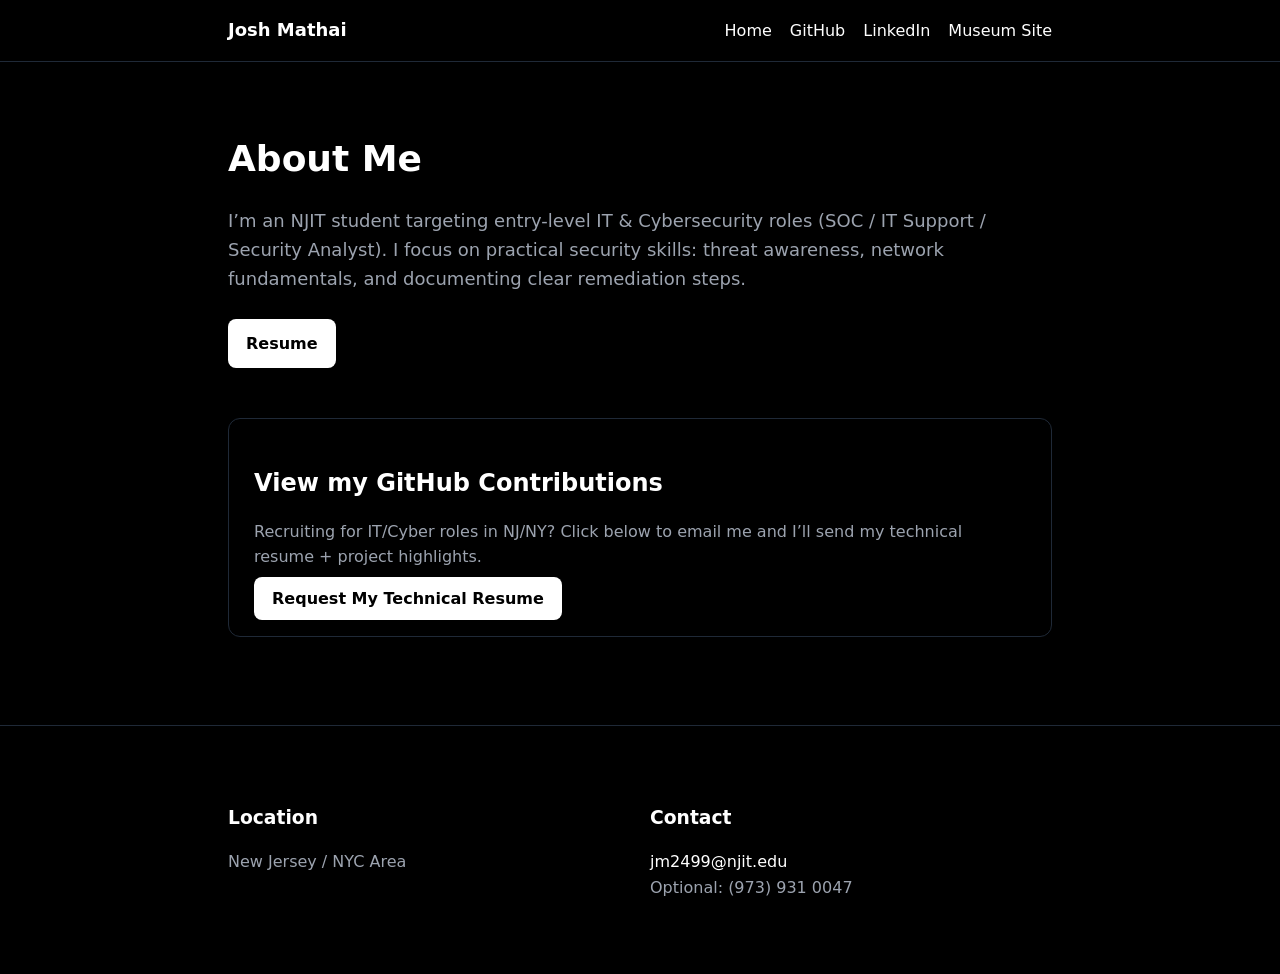
==== index.html @ f2fdef51 "added my museum site:" ====
<!DOCTYPE html>
<html lang="en">
<head>
  <meta charset="UTF-8" />
  <meta name="viewport" content="width=device-width, initial-scale=1" />
  <title>Josh Mathai</title>
  <meta name="description" content="NJIT IT & Cybersecurity candidate. Security labs, projects, and resume." />
  <link rel="stylesheet" href="style.css" />
</head>
<body>
  <header class="site-header">
    <div class="nav">
      <a class="brand" href="index.html">Josh Mathai</a>
      <nav class="nav-links">
  <a class="active" href="index.html">Home</a>
  <a href="https://github.com/JoshMathai" target="_blank">GitHub</a>
  <a href="https://www.linkedin.com/in/joshua-mathai-5aa230370/" target="_blank">LinkedIn</a>
  <a href="file:///Users/joshmathai/Downloads/batman_museum_1.html#art" target="_blank">Museum Site</a>
</nav>

    </div>
  </header>

  <main class="container">
    <h1 class="page-title">About Me</h1>

    <p class="lead">
      I’m an NJIT student targeting entry-level IT & Cybersecurity roles (SOC / IT Support / Security Analyst).
      I focus on practical security skills: threat awareness, network fundamentals, and documenting clear remediation steps.
    </p>

    <div class="actions">
      <!-- Put your resume PDF in the repo as resume.pdf -->
      <a class="btn" href="resume.pdf" target="_blank" rel="noreferrer">Resume</a>
    </div>

    <!-- Strong CTA (required by your assignment) -->
    <section class="cta-card" id="cta">
      <h2>View my GitHub Contributions</h2>
      <p>
        Recruiting for IT/Cyber roles in NJ/NY? Click below to email me and I’ll send my technical resume + project highlights.
      </p>
      <a class="btn" href="mailto:jm2499@njit.edu?subject=Resume%20Request%20-%20Josh%20Mathai">Request My Technical Resume</a>
    </section>
  </main>

  <footer class="site-footer">
    <div class="container footer-grid">
      <div>
        <h3>Location</h3>
        <p>New Jersey / NYC Area</p>
      </div>
      <div>
        <h3>Contact</h3>
        <p>
          <a href="mailto: jm2499@njit.edu">jm2499@njit.edu</a><br />
          <span class="muted">Optional: (973) 931 0047</span>
        </p>
      </div>
    </div>
  </footer>
</body>
</html>
---- style.css ----
:root {
  --bg: #000000;
  --text: #ffffff;
  --muted: #9ca3af;
  --border: #1f2937;
  --btn-bg: #ffffff;
  --btn-text: #000000;
}

* {
  box-sizing: border-box;
}

html, body {
  margin: 0;
  padding: 0;
  background: var(--bg);
  color: var(--text);
  font-family: system-ui, -apple-system, Segoe UI, Roboto, Arial, sans-serif;
  line-height: 1.6;
}

a {
  color: var(--text);
  text-decoration: none;
}

a:hover {
  opacity: 0.8;
}

.container {
  max-width: 860px;
  margin: 0 auto;
  padding: 28px 18px;
}

.site-header {
  border-bottom: 1px solid var(--border);
  background: var(--bg);
}

.nav {
  max-width: 860px;
  margin: 0 auto;
  padding: 16px 18px;
  display: flex;
  justify-content: space-between;
  align-items: center;
}

.brand {
  font-weight: 600;
  font-size: 18px;
}

.nav-links {
  display: flex;
  gap: 18px;
}

.page-title {
  margin: 40px 0 20px;
  font-size: 36px;
}

.lead {
  font-size: 18px;
  color: var(--muted);
  max-width: 70ch;
}

.actions {
  margin-top: 25px;
  display: flex;
  gap: 15px;
  flex-wrap: wrap;
}

/* WHITE BUTTONS */
.btn {
  background: var(--btn-bg);
  color: var(--btn-text);
  padding: 12px 18px;
  border-radius: 8px;
  font-weight: 600;
  border: none;
  transition: 0.2s ease;
}

.btn:hover {
  opacity: 0.85;
  transform: translateY(-2px);
}

.btn-outline {
  background: transparent;
  border: 1px solid white;
  color: white;
}

.cta-card {
  margin-top: 50px;
  padding: 25px;
  border: 1px solid var(--border);
  border-radius: 12px;
}

.cta-card h2 {
  margin-bottom: 10px;
}

.cta-card p {
  color: var(--muted);
}

.site-footer {
  border-top: 1px solid var(--border);
  margin-top: 60px;
  padding: 30px 18px;
}

.footer-grid {
  display: grid;
  grid-template-columns: 1fr 1fr;
  gap: 20px;
}

.site-footer h3 {
  margin-bottom: 5px;
}

.site-footer p {
  color: var(--muted);
}

@media (max-width: 640px) {
  .footer-grid {
    grid-template-columns: 1fr;
  }
}
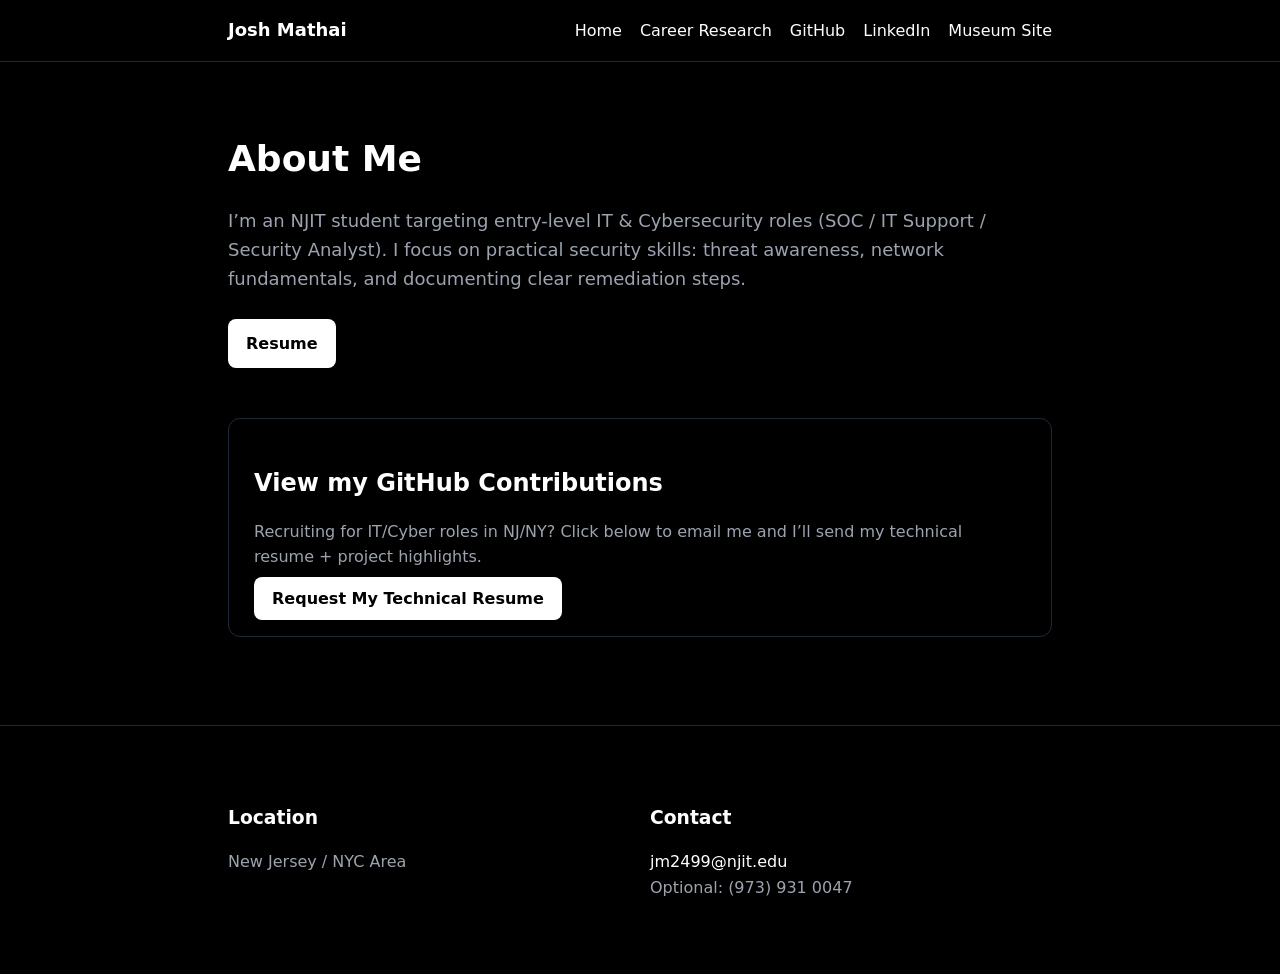
==== commit 156a06ed: "Add career and programming research sites for Plan review" ====
--- a/index.html
+++ b/index.html
@@ -13,9 +13,10 @@
       <a class="brand" href="index.html">Josh Mathai</a>
       <nav class="nav-links">
   <a class="active" href="index.html">Home</a>
+  <a href="research/">Career Research</a>
   <a href="https://github.com/JoshMathai" target="_blank">GitHub</a>
   <a href="https://www.linkedin.com/in/joshua-mathai-5aa230370/" target="_blank">LinkedIn</a>
-  <a href="file:///Users/joshmathai/Downloads/batman_museum_1.html#art" target="_blank">Museum Site</a>
+  <a href="https://joshmathai.github.io/Final-Batman-Museum-Site/" target="_blank">Museum Site</a>
 </nav>
 
     </div>
--- a/style.css
+++ b/style.css
@@ -41,6 +41,8 @@
 }
 
 .nav {
+  flex-wrap: wrap;
+  gap: 18px;
   max-width: 860px;
   margin: 0 auto;
   padding: 16px 18px;
@@ -56,6 +58,7 @@
 
 .nav-links {
   display: flex;
+  flex-wrap: wrap;
   gap: 18px;
 }
 
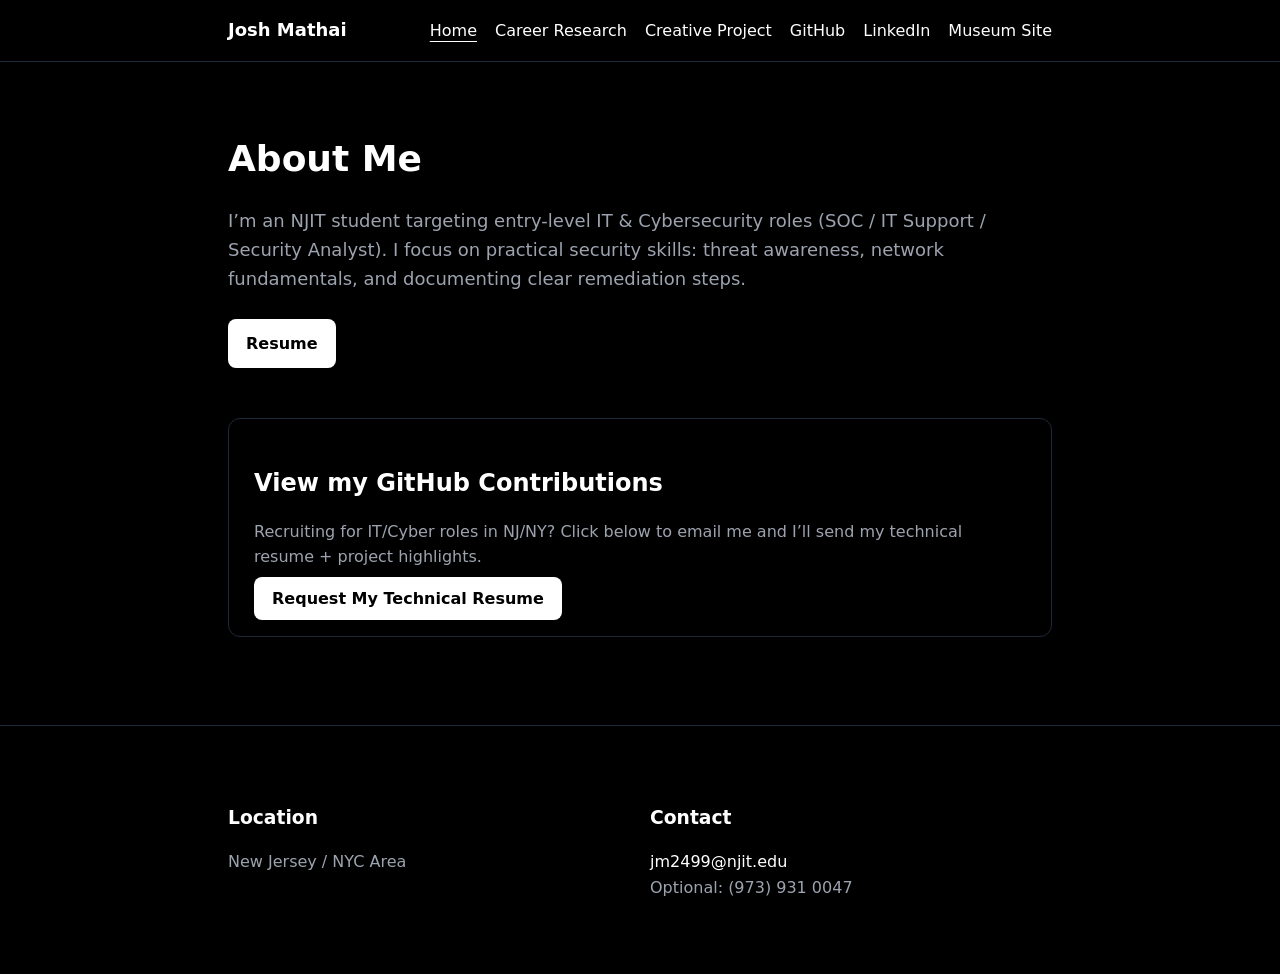
==== commit 047d7659: "Add a separate Creative Project navigation tab for Coin Dash" ====
--- a/index.html
+++ b/index.html
@@ -11,9 +11,10 @@
   <header class="site-header">
     <div class="nav">
       <a class="brand" href="index.html">Josh Mathai</a>
-      <nav class="nav-links">
-  <a class="active" href="index.html">Home</a>
+      <nav class="nav-links" aria-label="Main navigation">
+  <a class="active" href="index.html" aria-current="page">Home</a>
   <a href="research/">Career Research</a>
+  <a href="programming-research/">Creative Project</a>
   <a href="https://github.com/JoshMathai" target="_blank">GitHub</a>
   <a href="https://www.linkedin.com/in/joshua-mathai-5aa230370/" target="_blank">LinkedIn</a>
   <a href="https://joshmathai.github.io/Final-Batman-Museum-Site/" target="_blank">Museum Site</a>
@@ -31,8 +32,7 @@
     </p>
 
     <div class="actions">
-      <!-- Put your resume PDF in the repo as resume.pdf -->
-      <a class="btn" href="resume.pdf" target="_blank" rel="noreferrer">Resume</a>
+      <a class="btn" href="Mathai_Resume.pdf" target="_blank" rel="noreferrer">Resume</a>
     </div>
 
     <!-- Strong CTA (required by your assignment) -->
--- a/style.css
+++ b/style.css
@@ -60,6 +60,16 @@
   display: flex;
   flex-wrap: wrap;
   gap: 18px;
+}
+
+.nav-links a[aria-current="page"] {
+  text-decoration: underline;
+  text-underline-offset: 5px;
+}
+
+.nav-links a:focus-visible {
+  outline: 2px solid white;
+  outline-offset: 5px;
 }
 
 .page-title {
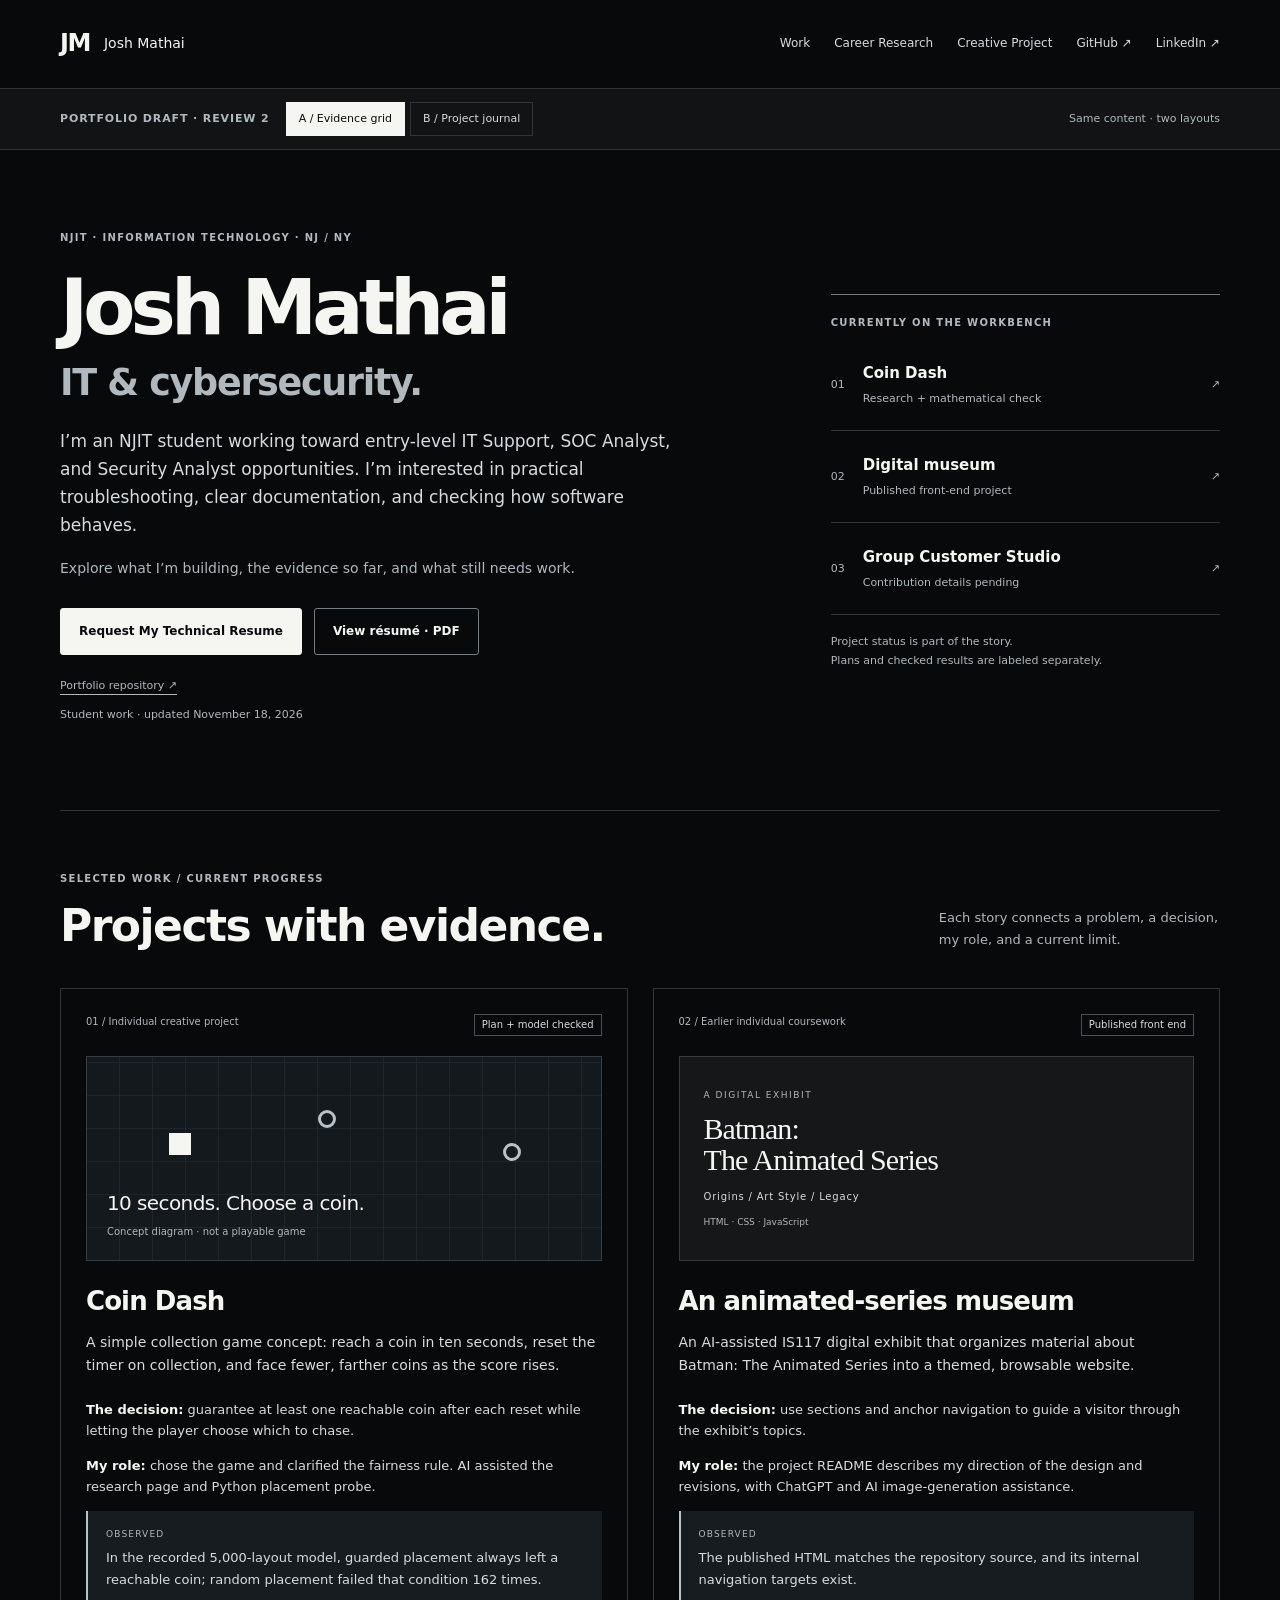
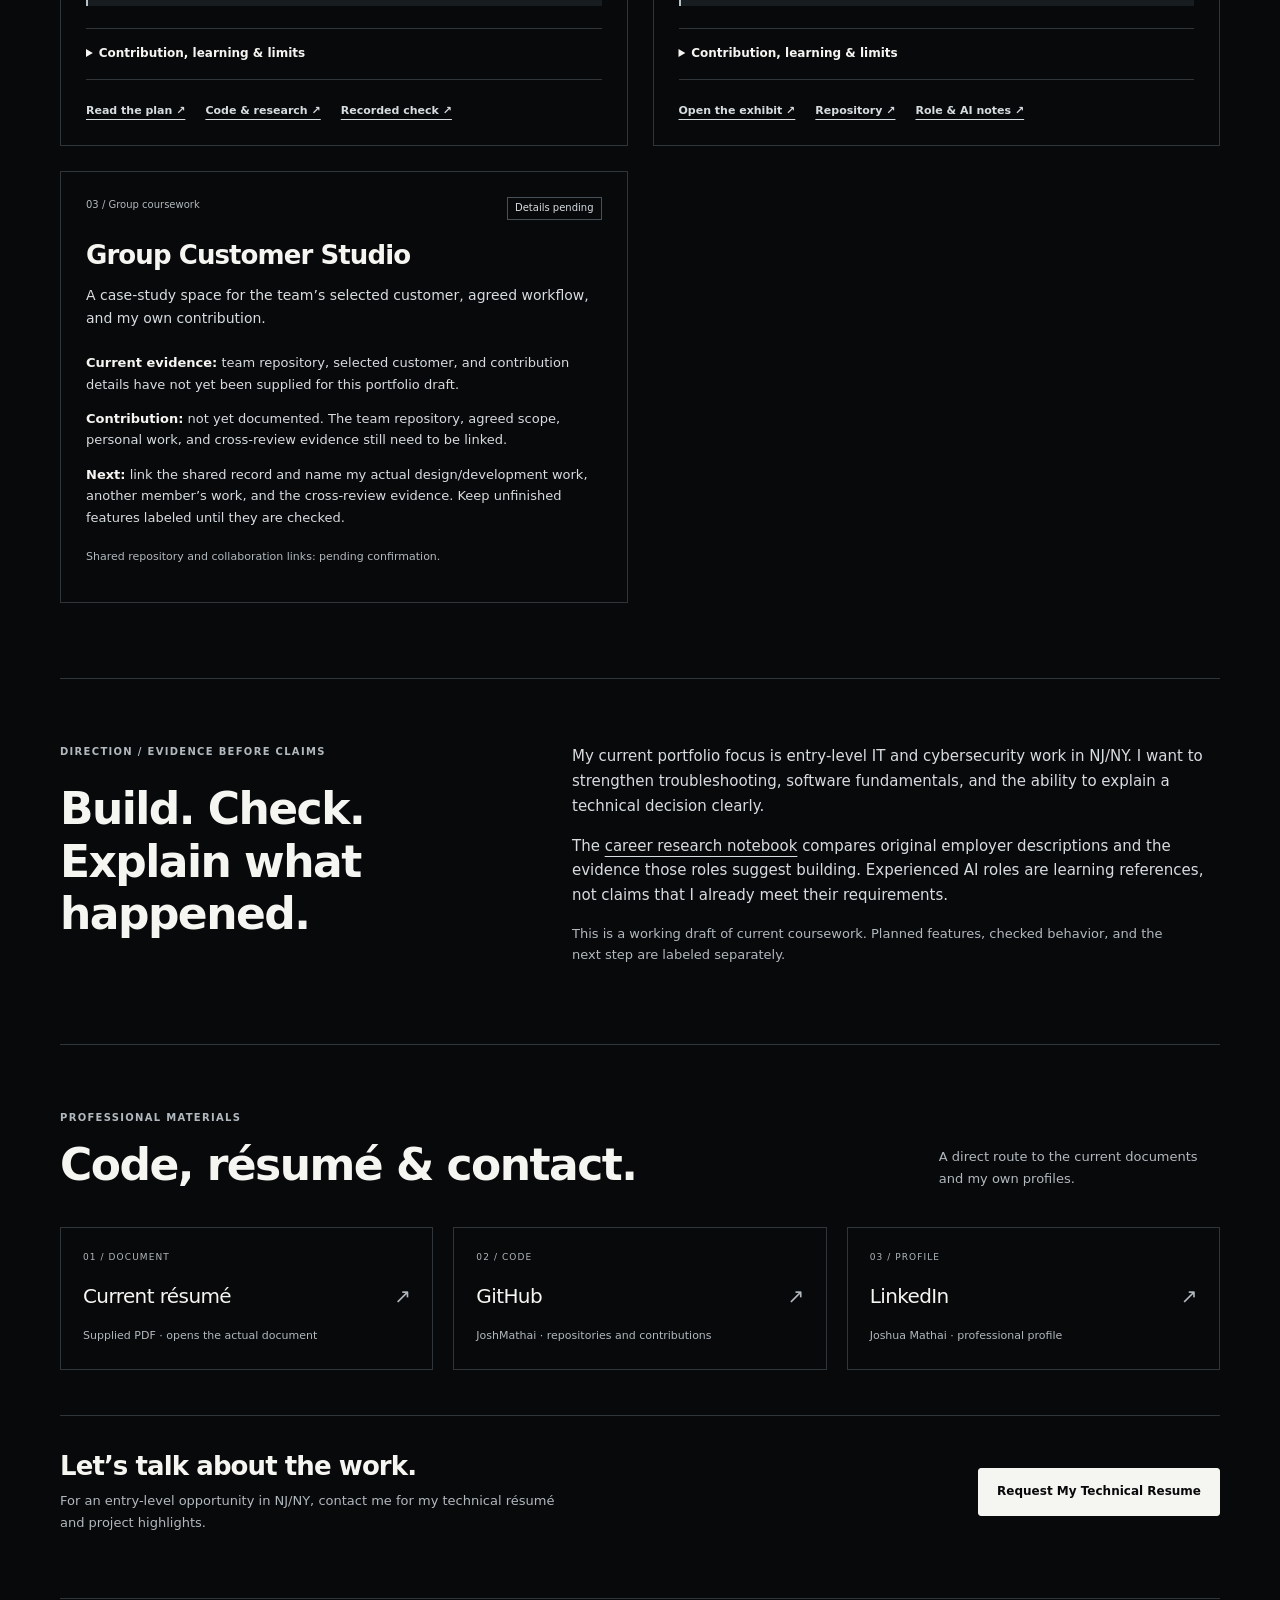
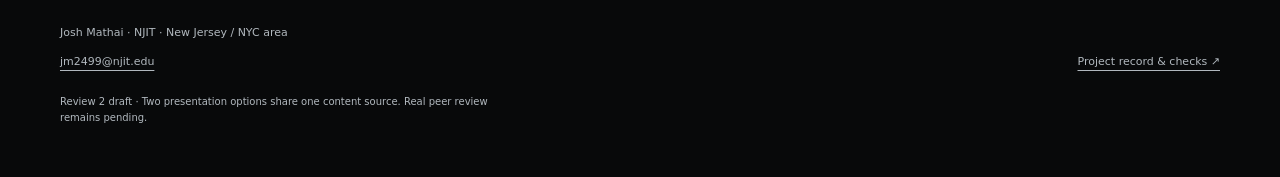
==== commit b9b71c5a: "Build portfolio draft with two shared-content layouts and current case studies" ====
--- a/index.html
+++ b/index.html
@@ -1,64 +1,26 @@
-<!DOCTYPE html>
+<!doctype html>
 <html lang="en">
 <head>
-  <meta charset="UTF-8" />
-  <meta name="viewport" content="width=device-width, initial-scale=1" />
-  <title>Josh Mathai</title>
-  <meta name="description" content="NJIT IT & Cybersecurity candidate. Security labs, projects, and resume." />
-  <link rel="stylesheet" href="style.css" />
+  <meta charset="utf-8">
+  <meta name="viewport" content="width=device-width,initial-scale=1">
+  <title>Josh Mathai — IT & Cybersecurity Portfolio</title>
+  <meta name="description" content="Josh Mathai, NJIT student exploring entry-level IT Specialist, Cybersecurity, SOC Analyst, and IT Support opportunities in NJ/NY. Current projects, evidence, résumé, and contact.">
+  <link rel="stylesheet" href="style.css?v=portfolio-r2-20261118">
 </head>
-<body>
-  <header class="site-header">
-    <div class="nav">
-      <a class="brand" href="index.html">Josh Mathai</a>
-      <nav class="nav-links" aria-label="Main navigation">
-  <a class="active" href="index.html" aria-current="page">Home</a>
-  <a href="research/">Career Research</a>
-  <a href="programming-research/">Creative Project</a>
-  <a href="https://github.com/JoshMathai" target="_blank">GitHub</a>
-  <a href="https://www.linkedin.com/in/joshua-mathai-5aa230370/" target="_blank">LinkedIn</a>
-  <a href="https://joshmathai.github.io/Final-Batman-Museum-Site/" target="_blank">Museum Site</a>
-</nav>
-
-    </div>
-  </header>
-
-  <main class="container">
-    <h1 class="page-title">About Me</h1>
-
-    <p class="lead">
-      I’m an NJIT student targeting entry-level IT & Cybersecurity roles (SOC / IT Support / Security Analyst).
-      I focus on practical security skills: threat awareness, network fundamentals, and documenting clear remediation steps.
-    </p>
-
-    <div class="actions">
-      <a class="btn" href="Mathai_Resume.pdf" target="_blank" rel="noreferrer">Resume</a>
-    </div>
-
-    <!-- Strong CTA (required by your assignment) -->
-    <section class="cta-card" id="cta">
-      <h2>View my GitHub Contributions</h2>
-      <p>
-        Recruiting for IT/Cyber roles in NJ/NY? Click below to email me and I’ll send my technical resume + project highlights.
-      </p>
-      <a class="btn" href="mailto:jm2499@njit.edu?subject=Resume%20Request%20-%20Josh%20Mathai">Request My Technical Resume</a>
-    </section>
-  </main>
-
-  <footer class="site-footer">
-    <div class="container footer-grid">
-      <div>
-        <h3>Location</h3>
-        <p>New Jersey / NYC Area</p>
-      </div>
-      <div>
-        <h3>Contact</h3>
-        <p>
-          <a href="mailto: jm2499@njit.edu">jm2499@njit.edu</a><br />
-          <span class="muted">Optional: (973) 931 0047</span>
-        </p>
-      </div>
-    </div>
-  </footer>
+<body class="layout-evidence">
+<a class="skip-link" href="#main">Skip to main content</a>
+<header class="site-header"><div class="header-inner"><a class="brand" href="index.html" aria-label="Josh Mathai home">JM<span>Josh Mathai</span></a><nav class="site-nav" aria-label="Main navigation"><a href="#work">Work</a><a href="research/">Career Research</a><a href="programming-research/">Creative Project</a><a href="https://github.com/JoshMathai">GitHub ↗</a><a href="https://www.linkedin.com/in/joshua-mathai-5aa230370/">LinkedIn ↗</a></nav></div></header>
+<div class="presentation-bar"><div class="presentation-inner"><span>Portfolio draft · Review 2</span><nav aria-label="Presentation options"><a class="view-option" href="index.html#work" aria-current="page">A / Evidence grid</a><a class="view-option" href="portfolio-story.html#work">B / Project journal</a></nav><span class="same-content">Same content · two layouts</span></div></div>
+<main id="main">
+<section class="hero content-width" aria-labelledby="intro-title"><div class="hero-copy"><p class="eyebrow">NJIT · Information Technology · NJ / NY</p><h1 id="intro-title">Josh Mathai<span>IT & cybersecurity.</span></h1><p class="hero-intro">I’m an NJIT student working toward entry-level IT Support, SOC Analyst, and Security Analyst opportunities. I’m interested in practical troubleshooting, clear documentation, and checking how software behaves.</p><p class="hero-promise">Explore what I’m building, the evidence so far, and what still needs work.</p><div class="hero-actions"><a class="button" href="mailto:jm2499@njit.edu?subject=Technical%20Resume%20Request">Request My Technical Resume</a><a class="button button-outline" href="Mathai_Resume.pdf">View résumé · PDF</a></div><p class="hero-meta"><a href="https://github.com/JoshMathai/The-Career-Engineered-Portfolio">Portfolio repository ↗</a><span>Student work · updated November 18, 2026</span></p></div><aside class="hero-index" aria-label="Current project status"><p class="eyebrow">Currently on the workbench</p><a href="#coin-dash"><span>01</span><div><strong>Coin Dash</strong><small>Research + mathematical check</small></div><span aria-hidden="true">↗</span></a><a href="#museum"><span>02</span><div><strong>Digital museum</strong><small>Published front-end project</small></div><span aria-hidden="true">↗</span></a><a href="#group-project"><span>03</span><div><strong>Group Customer Studio</strong><small>Contribution details pending</small></div><span aria-hidden="true">↗</span></a><p class="index-note">Project status is part of the story.<br>Plans and checked results are labeled separately.</p></aside></section>
+<section class="work-section content-width" id="work" aria-labelledby="work-title"><div class="section-top"><div><p class="eyebrow">Selected work / current progress</p><h2 id="work-title">Projects with evidence.</h2></div><p>Each story connects a problem, a decision, my role, and a current limit.</p></div><div class="case-grid">
+<article class="case-card" id="coin-dash"><div class="case-heading"><div class="case-kicker"><span>01 / Individual creative project</span><span class="status">Plan + model checked</span></div><div class="case-preview coin-preview" aria-hidden="true"><div class="coin-grid"><i class="player-shape"></i><i class="coin-shape coin-one"></i><i class="coin-shape coin-two"></i></div><span>10 seconds. Choose a coin.</span><small>Concept diagram · not a playable game</small></div><h3>Coin Dash</h3><p class="case-summary">A simple collection game concept: reach a coin in ten seconds, reset the timer on collection, and face fewer, farther coins as the score rises.</p></div><div class="case-body"><p><strong>The decision:</strong> guarantee at least one reachable coin after each reset while letting the player choose which to chase.</p><p><strong>My role:</strong> chose the game and clarified the fairness rule. AI assisted the research page and Python placement probe.</p><p class="result"><span>Observed</span>In the recorded 5,000-layout model, guarded placement always left a reachable coin; random placement failed that condition 162 times.</p><details><summary>Contribution, learning & limits</summary><p>The probe checks a flat arena, constant speed, a ten-second timer, and an assumed two-second reaction reserve. Its assertions cover coin counts, positions, fallback cases, and distance boundaries.</p><p><strong>Design takeaway:</strong> write a fairness condition that can be checked before choosing the final tuning.</p><p><strong>Current limit:</strong> a mathematical sample is not a human playtest. The Godot game, Blender assets, accounts, and saved scores are not implemented. Gameplay work is paused until I return to the Windows setup.</p><p><strong>Next:</strong> build a primitive arena, then measure whether a player can judge and reach one of the last two coins.</p></details><div class="project-links"><a href="programming-research/">Read the plan ↗</a><a href="https://github.com/JoshMathai/The-Career-Engineered-Portfolio/tree/main/programming-research">Code & research ↗</a><a href="programming-research/fairness-results.txt">Recorded check ↗</a></div></div></article>
+<article class="case-card" id="museum"><div class="case-heading"><div class="case-kicker"><span>02 / Earlier individual coursework</span><span class="status">Published front end</span></div><div class="case-preview museum-preview" aria-hidden="true"><span class="museum-label">A digital exhibit</span><strong>Batman:<br>The Animated Series</strong><div>Origins / Art Style / Legacy</div><small>HTML · CSS · JavaScript</small></div><h3>An animated-series museum</h3><p class="case-summary">An AI-assisted IS117 digital exhibit that organizes material about Batman: The Animated Series into a themed, browsable website.</p></div><div class="case-body"><p><strong>The decision:</strong> use sections and anchor navigation to guide a visitor through the exhibit’s topics.</p><p><strong>My role:</strong> the project README describes my direction of the design and revisions, with ChatGPT and AI image-generation assistance.</p><p class="result"><span>Observed</span>The published HTML matches the repository source, and its internal navigation targets exist.</p><details><summary>Contribution, learning & limits</summary><p>The current source uses HTML, embedded CSS, and JavaScript for themed sections, responsive rules, and scrolling effects. This case study points to inspectable code rather than attributing a backend to it.</p><p><strong>Learning focus:</strong> connect a visual theme to a readable content hierarchy while documenting AI assistance.</p><p><strong>Current limit:</strong> source/link checks do not establish browser accessibility or verify every historical claim and image’s provenance. A keyboard and reduced-motion review remains to do.</p><p><strong>Next:</strong> try the full exhibit on a phone and keyboard, then document an observed issue and repair.</p></details><div class="project-links"><a href="https://joshmathai.github.io/Final-Batman-Museum-Site/">Open the exhibit ↗</a><a href="https://github.com/JoshMathai/Final-Batman-Museum-Site">Repository ↗</a><a href="https://github.com/JoshMathai/Final-Batman-Museum-Site/blob/main/README.md">Role & AI notes ↗</a></div></div></article>
+<article class="case-card group-card" id="group-project"><div class="case-heading"><div class="case-kicker"><span>03 / Group coursework</span><span class="status status-pending">Details pending</span></div><h3>Group Customer Studio</h3><p class="case-summary">A case-study space for the team’s selected customer, agreed workflow, and my own contribution.</p></div><div class="case-body"><p><strong>Current evidence:</strong> team repository, selected customer, and contribution details have not yet been supplied for this portfolio draft.</p><p><strong>Contribution:</strong> not yet documented. The team repository, agreed scope, personal work, and cross-review evidence still need to be linked.</p><p><strong>Next:</strong> link the shared record and name my actual design/development work, another member’s work, and the cross-review evidence. Keep unfinished features labeled until they are checked.</p><p class="pending-link">Shared repository and collaboration links: pending confirmation.</p></div></article>
+</div></section>
+<section class="about-section content-width" id="direction" aria-labelledby="direction-title"><div><p class="eyebrow">Direction / evidence before claims</p><h2 id="direction-title">Build. Check.<br>Explain what happened.</h2></div><div class="about-copy"><p>My current portfolio focus is entry-level IT and cybersecurity work in NJ/NY. I want to strengthen troubleshooting, software fundamentals, and the ability to explain a technical decision clearly.</p><p>The <a href="research/">career research notebook</a> compares original employer descriptions and the evidence those roles suggest building. Experienced AI roles are learning references, not claims that I already meet their requirements.</p><p class="muted">This is a working draft of current coursework. Planned features, checked behavior, and the next step are labeled separately.</p></div></section>
+<section class="materials-section content-width" id="materials" aria-labelledby="materials-title"><div class="section-top"><div><p class="eyebrow">Professional materials</p><h2 id="materials-title">Code, résumé & contact.</h2></div><p>A direct route to the current documents and my own profiles.</p></div><div class="materials-grid"><a href="Mathai_Resume.pdf"><span>01 / Document</span><strong>Current résumé <b aria-hidden="true">↗</b></strong><small>Supplied PDF · opens the actual document</small></a><a href="https://github.com/JoshMathai"><span>02 / Code</span><strong>GitHub <b aria-hidden="true">↗</b></strong><small>JoshMathai · repositories and contributions</small></a><a href="https://www.linkedin.com/in/joshua-mathai-5aa230370/"><span>03 / Profile</span><strong>LinkedIn <b aria-hidden="true">↗</b></strong><small>Joshua Mathai · professional profile</small></a></div><div class="contact-strip"><div><h3>Let’s talk about the work.</h3><p>For an entry-level opportunity in NJ/NY, contact me for my technical résumé and project highlights.</p></div><a class="button" href="mailto:jm2499@njit.edu?subject=Technical%20Resume%20Request">Request My Technical Resume</a></div></section>
+</main>
+<footer class="site-footer content-width"><p>Josh Mathai · NJIT · New Jersey / NYC area</p><div><a href="mailto:jm2499@njit.edu">jm2499@njit.edu</a><a href="https://github.com/JoshMathai/The-Career-Engineered-Portfolio/blob/main/README.md#portfolio-review-2">Project record & checks ↗</a></div><p class="footer-note">Review 2 draft · Two presentation options share one content source. Real peer review remains pending.</p></footer>
 </body>
 </html>
--- a/style.css
+++ b/style.css
@@ -1,154 +1,429 @@
-:root {
-  --bg: #000000;
-  --text: #ffffff;
-  --muted: #9ca3af;
-  --border: #1f2937;
-  --btn-bg: #ffffff;
-  --btn-text: #000000;
+:root{color-scheme:dark;
+--bg:#08090a;
+--panel:#111315;
+--line:#30353a;
+--text:#f5f5f2;
+--muted:#b1b8be;
+--soft:#d7dce0}
+*{box-sizing:border-box}
+html{scroll-behavior:smooth;
+scroll-padding-top:24px}
+body{margin:0;
+background:var(--bg);
+color:var(--text);
+font:16px/1.65 system-ui,-apple-system,BlinkMacSystemFont,"Segoe UI",sans-serif}
+a{color:inherit;
+text-underline-offset:5px}
+a:hover{text-decoration-thickness:2px}
+a:focus-visible,summary:focus-visible{outline:3px solid white;
+outline-offset:6px}
+h1,h2,h3,p{margin-top:0}
+h2,h3{font-weight:550;
+letter-spacing:-.035em;
+line-height:1.2}
+h2{font-size:clamp(30px,3.8vw,44px)}
+h3{font-size:26px}
+p{max-width:72ch}
+.content-width,.header-inner,.presentation-inner{width:min(1160px,calc(100% - 64px));
+margin-inline:auto}
+.skip-link{position:absolute;
+top:-100px;
+left:16px;
+z-index:20;
+background:white;
+color:black;
+padding:12px}
+.skip-link:focus{top:12px}
+.site-header{border-bottom:1px solid var(--line)}
+.header-inner{display:flex;
+justify-content:space-between;
+gap:24px;
+align-items:center;
+padding-block:24px}
+.brand{display:flex;
+align-items:center;
+gap:14px;
+font-size:24px;
+font-weight:750;
+letter-spacing:-.06em;
+text-decoration:none}
+.brand span{font-size:14px;
+font-weight:500;
+letter-spacing:0}
+.site-nav{display:flex;
+flex-wrap:wrap;
+align-items:center;
+gap:14px 24px;
+font-size:12px}
+.site-nav a{text-decoration:none;
+color:var(--soft)}
+.site-nav a:hover{color:white;
+text-decoration:underline}
+.presentation-bar{background:var(--panel);
+border-bottom:1px solid var(--line)}
+.presentation-inner{display:flex;
+flex-wrap:wrap;
+align-items:center;
+gap:16px;
+padding-block:13px;
+font-size:11px;
+color:var(--muted)}
+.presentation-inner>span:first-child{font-weight:650;
+text-transform:uppercase;
+letter-spacing:.08em}
+.presentation-inner nav{display:flex;
+flex-wrap:wrap;
+gap:5px}
+.view-option{padding:7px 12px;
+text-decoration:none;
+border:1px solid var(--line);
+color:var(--soft)}
+.view-option[aria-current=page]{background:var(--text);
+border-color:var(--text);
+color:#08090a}
+.same-content{margin-left:auto}
+.hero{display:grid;
+grid-template-columns:minmax(0,1.8fr) minmax(0,1fr);
+gap:70px;
+padding-block:80px 75px;
+align-items:center}
+.eyebrow{text-transform:uppercase;
+letter-spacing:.13em;
+font-size:10px;
+font-weight:700;
+color:var(--muted);
+margin-bottom:22px}
+.hero h1{font-size:clamp(50px,6vw,76px);
+font-weight:550;
+letter-spacing:-.065em;
+line-height:1.05;
+margin-bottom:25px}
+.hero h1 span{display:block;
+color:var(--muted);
+font-size:.48em;
+letter-spacing:-.035em;
+margin-top:16px}
+.hero-intro{font-size:17px;
+color:var(--soft);
+max-width:57ch}
+.hero-promise{color:var(--muted);
+font-size:14px}
+.hero-actions{display:flex;
+flex-wrap:wrap;
+gap:12px;
+margin-top:28px}
+.button{display:inline-block;
+background:var(--text);
+color:#08090a;
+padding:13px 18px;
+border:1px solid var(--text);
+font-size:12px;
+font-weight:700;
+text-decoration:none;
+border-radius:3px}
+.button:hover{background:#d8dce0}
+.button-outline{background:transparent;
+color:var(--text);
+border-color:#737d85}
+.button-outline:hover{background:#252a2f}
+.hero-meta{display:flex;
+flex-direction:column;
+gap:10px;
+font-size:11px;
+color:var(--muted);
+margin-top:22px}
+.hero-index{border-top:1px solid #727c84;
+padding-top:20px;
+min-width:0}
+.hero-index .eyebrow{margin-bottom:8px}
+.hero-index>a{display:flex;
+align-items:center;
+gap:18px;
+padding:22px 0;
+border-bottom:1px solid var(--line);
+font-size:11px;
+text-decoration:none}
+.hero-index>a>span{color:var(--muted)}
+.hero-index>a>span:last-child{margin-left:auto}
+.hero-index strong{font-size:15px;
+font-weight:550}
+.hero-index small{display:block;
+font-size:11px;
+color:var(--muted);
+margin-top:4px}
+.index-note{font-size:11px;
+line-height:1.7;
+color:var(--muted);
+margin-top:18px;
+margin-bottom:0}
+.work-section{padding-block:60px 75px;
+border-top:1px solid var(--line)}
+.section-top{display:flex;
+justify-content:space-between;
+align-items:end;
+gap:40px;
+margin-bottom:35px}
+.section-top h2{margin-bottom:0}
+.section-top p:not(.eyebrow){max-width:34ch;
+color:var(--muted);
+font-size:13px;
+margin-bottom:3px}
+.section-top .eyebrow{margin-bottom:13px}
+.case-grid{display:grid;
+grid-template-columns:repeat(2,minmax(0,1fr));
+gap:25px;
+align-items:start}
+.case-card{border:1px solid var(--line);
+padding:25px;
+min-width:0}
+.case-kicker{display:flex;
+justify-content:space-between;
+flex-wrap:wrap;
+gap:10px;
+font-size:10px;
+color:var(--muted);
+margin-bottom:20px}
+.status{color:var(--soft);
+border:1px solid #48515a;
+padding:2px 7px}
+.case-preview{position:relative;
+min-height:205px;
+margin-bottom:25px;
+overflow:hidden;
+border:1px solid #343d44;
+background:#14191d}
+.coin-preview{padding:20px;
+display:flex;
+justify-content:end;
+flex-direction:column}
+.coin-preview>span{position:relative;
+font-size:20px;
+letter-spacing:-.03em}
+.coin-preview>small{position:relative;
+margin-top:4px;
+color:var(--muted);
+font-size:10px}
+.coin-grid{position:absolute;
+inset:0;
+background:repeating-linear-gradient(0deg,transparent,transparent 32px,#273039 33px),repeating-linear-gradient(90deg,transparent,transparent 32px,#273039 33px)}
+.player-shape{position:absolute;
+left:16%;
+top:37%;
+background:#f5f5f2;
+width:22px;
+height:22px}
+.coin-shape{position:absolute;
+width:18px;
+height:18px;
+border:3px solid #bac2c8;
+border-radius:50%}
+.coin-one{left:45%;
+top:26%}
+.coin-two{left:81%;
+top:42%}
+.museum-preview{background:#161719;
+display:flex;
+justify-content:center;
+flex-direction:column;
+padding:24px}
+.museum-label{text-transform:uppercase;
+letter-spacing:.17em;
+font-size:9px;
+color:var(--muted)}
+.museum-preview strong{font:30px/1.05 Georgia,serif;
+letter-spacing:-.03em;
+margin:10px 0 13px}
+.museum-preview div{font-size:10px;
+letter-spacing:.08em;
+color:var(--soft)}
+.museum-preview small{font-size:9px;
+color:var(--muted);
+margin-top:10px}
+.case-card h3{margin-bottom:13px}
+.case-summary{color:var(--soft);
+font-size:14px;
+margin-bottom:22px}
+.case-body{font-size:13px;
+color:var(--soft)}
+.case-body strong{color:var(--text);
+font-weight:650}
+.result{padding:16px 18px;
+border-left:2px solid #b7c1c8;
+background:#171c20}
+.result>span{display:block;
+text-transform:uppercase;
+font-size:9px;
+letter-spacing:.13em;
+color:var(--muted);
+margin-bottom:6px}
+details{border-block:1px solid var(--line);
+padding:15px 0;
+margin:22px 0}
+summary{cursor:pointer;
+color:var(--text);
+font-size:12px;
+font-weight:600}
+details p{margin-top:15px;
+margin-bottom:0}
+.project-links{display:flex;
+flex-wrap:wrap;
+gap:12px 20px;
+font-size:11px;
+font-weight:550}
+.case-card--group{grid-column:1/-1;
+background:var(--panel)}
+.pending-link{font-size:11px;
+color:var(--muted);
+margin-top:20px}
+.about-section{padding-block:65px;
+display:grid;
+grid-template-columns:1fr 1.5fr;
+gap:80px;
+border-top:1px solid var(--line)}
+.about-section h2{margin-bottom:0}
+.about-copy{font-size:15px;
+color:var(--soft)}
+.muted{color:var(--muted);
+font-size:13px}
+.materials-section{padding-block:65px;
+border-top:1px solid var(--line)}
+.materials-grid{display:grid;
+grid-template-columns:repeat(3,minmax(0,1fr));
+gap:20px}
+.materials-grid>a{padding:22px;
+border:1px solid var(--line);
+text-decoration:none;
+min-width:0}
+.materials-grid>a:hover{background:var(--panel)}
+.materials-grid span{display:block;
+text-transform:uppercase;
+letter-spacing:.12em;
+font-size:9px;
+color:var(--muted)}
+.materials-grid strong{display:flex;
+justify-content:space-between;
+gap:15px;
+font-size:20px;
+font-weight:500;
+letter-spacing:-.03em;
+margin:15px 0 8px}
+.materials-grid b{font-weight:400;
+color:var(--muted)}
+.materials-grid small{font-size:11px;
+line-height:1.4;
+color:var(--muted)}
+.contact-strip{display:flex;
+justify-content:space-between;
+align-items:center;
+gap:30px;
+margin-top:45px;
+padding-top:35px;
+border-top:1px solid var(--line)}
+.contact-strip h3{font-size:26px;
+margin-bottom:8px}
+.contact-strip p{font-size:13px;
+color:var(--muted);
+margin-bottom:0;
+max-width:60ch}
+.contact-strip .button{flex-shrink:0}
+.site-footer{border-top:1px solid var(--line);
+padding-block:25px 40px;
+font-size:11px;
+color:var(--muted)}
+.site-footer>div{display:flex;
+justify-content:space-between;
+flex-wrap:wrap;
+gap:15px}
+.footer-note{margin-top:22px;
+font-size:10px}
+
+/* Option B changes presentation only. Main content is generated from the same template. */
+.layout-story .content-width{max-width:1000px}
+.layout-story .hero{grid-template-columns:1fr;
+gap:35px;
+padding-top:65px}
+.layout-story .hero h1{font-family:Georgia,serif;
+font-size:clamp(60px,7vw,90px);
+font-weight:400;
+letter-spacing:-.055em}
+.layout-story .hero h1 span{font-family:system-ui,sans-serif;
+font-size:.36em}
+.layout-story .hero-intro{max-width:65ch;
+font-size:19px}
+.layout-story .hero-index{display:grid;
+grid-template-columns:repeat(3,minmax(0,1fr));
+gap:0 25px}
+.layout-story .hero-index>.eyebrow,.layout-story .index-note{grid-column:1/-1}
+.layout-story .case-grid{display:block}
+.layout-story .case-card{display:grid;
+grid-template-columns:minmax(0,1fr) minmax(0,1.2fr);
+gap:45px;
+padding:35px 0;
+border:0;
+border-top:1px solid #67717a;
+margin-bottom:30px}
+.layout-story .case-heading h3{font:34px/1.1 Georgia,serif;
+letter-spacing:-.035em}
+.layout-story .case-kicker{justify-content:start}
+.layout-story .case-body{padding-top:44px;
+font-size:14px}
+.layout-story .case-card--group{padding:25px;
+background:var(--panel);
+border:1px solid var(--line)}
+.layout-story .case-card--group .case-body{padding-top:0}
+.layout-story .about-section{gap:45px}
+.layout-story .materials-grid{gap:0}
+.layout-story .materials-grid>a{border-right:0}
+.layout-story .materials-grid>a:last-child{border-right:1px solid var(--line)}
+
+@media(max-width:1000px){.header-inner{flex-wrap:wrap;
+padding-block:20px}
+.hero{gap:35px;
+grid-template-columns:minmax(0,1.5fr) minmax(0,1fr)}
+.same-content{display:none}
+.case-card{padding:20px}
+.about-section{gap:40px}
+.contact-strip{flex-wrap:wrap}
+.layout-story .case-card{gap:30px}
 }
 
-* {
-  box-sizing: border-box;
+@media(max-width:700px){.content-width,.header-inner,.presentation-inner{width:calc(100% - 36px)}
+.site-nav{gap:12px 18px;
+font-size:11px}
+.presentation-inner{gap:10px;
+padding-block:12px}
+.presentation-inner>span:first-child{flex-basis:100%}
+.hero,.layout-story .hero{grid-template-columns:1fr;
+padding-block:45px;
+gap:35px}
+.hero h1{font-size:58px}
+.hero h1 span{font-size:.46em}
+.hero-intro,.layout-story .hero-intro{font-size:16px}
+.hero-index{padding-top:15px}
+.hero-index>a{padding-block:15px}
+.section-top{display:block}
+.section-top p:not(.eyebrow){max-width:52ch;
+margin-top:15px}
+.case-grid{grid-template-columns:1fr}
+.work-section,.materials-section{padding-block:40px}
+.case-card--group{grid-column:auto}
+.about-section{grid-template-columns:1fr;
+gap:18px;
+padding-block:40px}
+.materials-grid{grid-template-columns:1fr}
+.materials-grid strong{font-size:21px}
+.contact-strip{gap:22px}
+.layout-story .hero-index{display:block}
+.layout-story .case-card{display:block;
+padding:25px 0}
+.layout-story .case-body{padding-top:0}
+.layout-story .case-card--group{padding:20px}
+.layout-story .materials-grid>a{border-right:1px solid var(--line);
+border-bottom:0}
+.layout-story .materials-grid>a:last-child{border-bottom:1px solid var(--line)}
+.case-preview{min-height:190px}
 }
 
-html, body {
-  margin: 0;
-  padding: 0;
-  background: var(--bg);
-  color: var(--text);
-  font-family: system-ui, -apple-system, Segoe UI, Roboto, Arial, sans-serif;
-  line-height: 1.6;
+@media(prefers-reduced-motion:reduce){html{scroll-behavior:auto}
 }
 
-a {
-  color: var(--text);
-  text-decoration: none;
-}
-
-a:hover {
-  opacity: 0.8;
-}
-
-.container {
-  max-width: 860px;
-  margin: 0 auto;
-  padding: 28px 18px;
-}
-
-.site-header {
-  border-bottom: 1px solid var(--border);
-  background: var(--bg);
-}
-
-.nav {
-  flex-wrap: wrap;
-  gap: 18px;
-  max-width: 860px;
-  margin: 0 auto;
-  padding: 16px 18px;
-  display: flex;
-  justify-content: space-between;
-  align-items: center;
-}
-
-.brand {
-  font-weight: 600;
-  font-size: 18px;
-}
-
-.nav-links {
-  display: flex;
-  flex-wrap: wrap;
-  gap: 18px;
-}
-
-.nav-links a[aria-current="page"] {
-  text-decoration: underline;
-  text-underline-offset: 5px;
-}
-
-.nav-links a:focus-visible {
-  outline: 2px solid white;
-  outline-offset: 5px;
-}
-
-.page-title {
-  margin: 40px 0 20px;
-  font-size: 36px;
-}
-
-.lead {
-  font-size: 18px;
-  color: var(--muted);
-  max-width: 70ch;
-}
-
-.actions {
-  margin-top: 25px;
-  display: flex;
-  gap: 15px;
-  flex-wrap: wrap;
-}
-
-/* WHITE BUTTONS */
-.btn {
-  background: var(--btn-bg);
-  color: var(--btn-text);
-  padding: 12px 18px;
-  border-radius: 8px;
-  font-weight: 600;
-  border: none;
-  transition: 0.2s ease;
-}
-
-.btn:hover {
-  opacity: 0.85;
-  transform: translateY(-2px);
-}
-
-.btn-outline {
-  background: transparent;
-  border: 1px solid white;
-  color: white;
-}
-
-.cta-card {
-  margin-top: 50px;
-  padding: 25px;
-  border: 1px solid var(--border);
-  border-radius: 12px;
-}
-
-.cta-card h2 {
-  margin-bottom: 10px;
-}
-
-.cta-card p {
-  color: var(--muted);
-}
-
-.site-footer {
-  border-top: 1px solid var(--border);
-  margin-top: 60px;
-  padding: 30px 18px;
-}
-
-.footer-grid {
-  display: grid;
-  grid-template-columns: 1fr 1fr;
-  gap: 20px;
-}
-
-.site-footer h3 {
-  margin-bottom: 5px;
-}
-
-.site-footer p {
-  color: var(--muted);
-}
-
-@media (max-width: 640px) {
-  .footer-grid {
-    grid-template-columns: 1fr;
-  }
-}
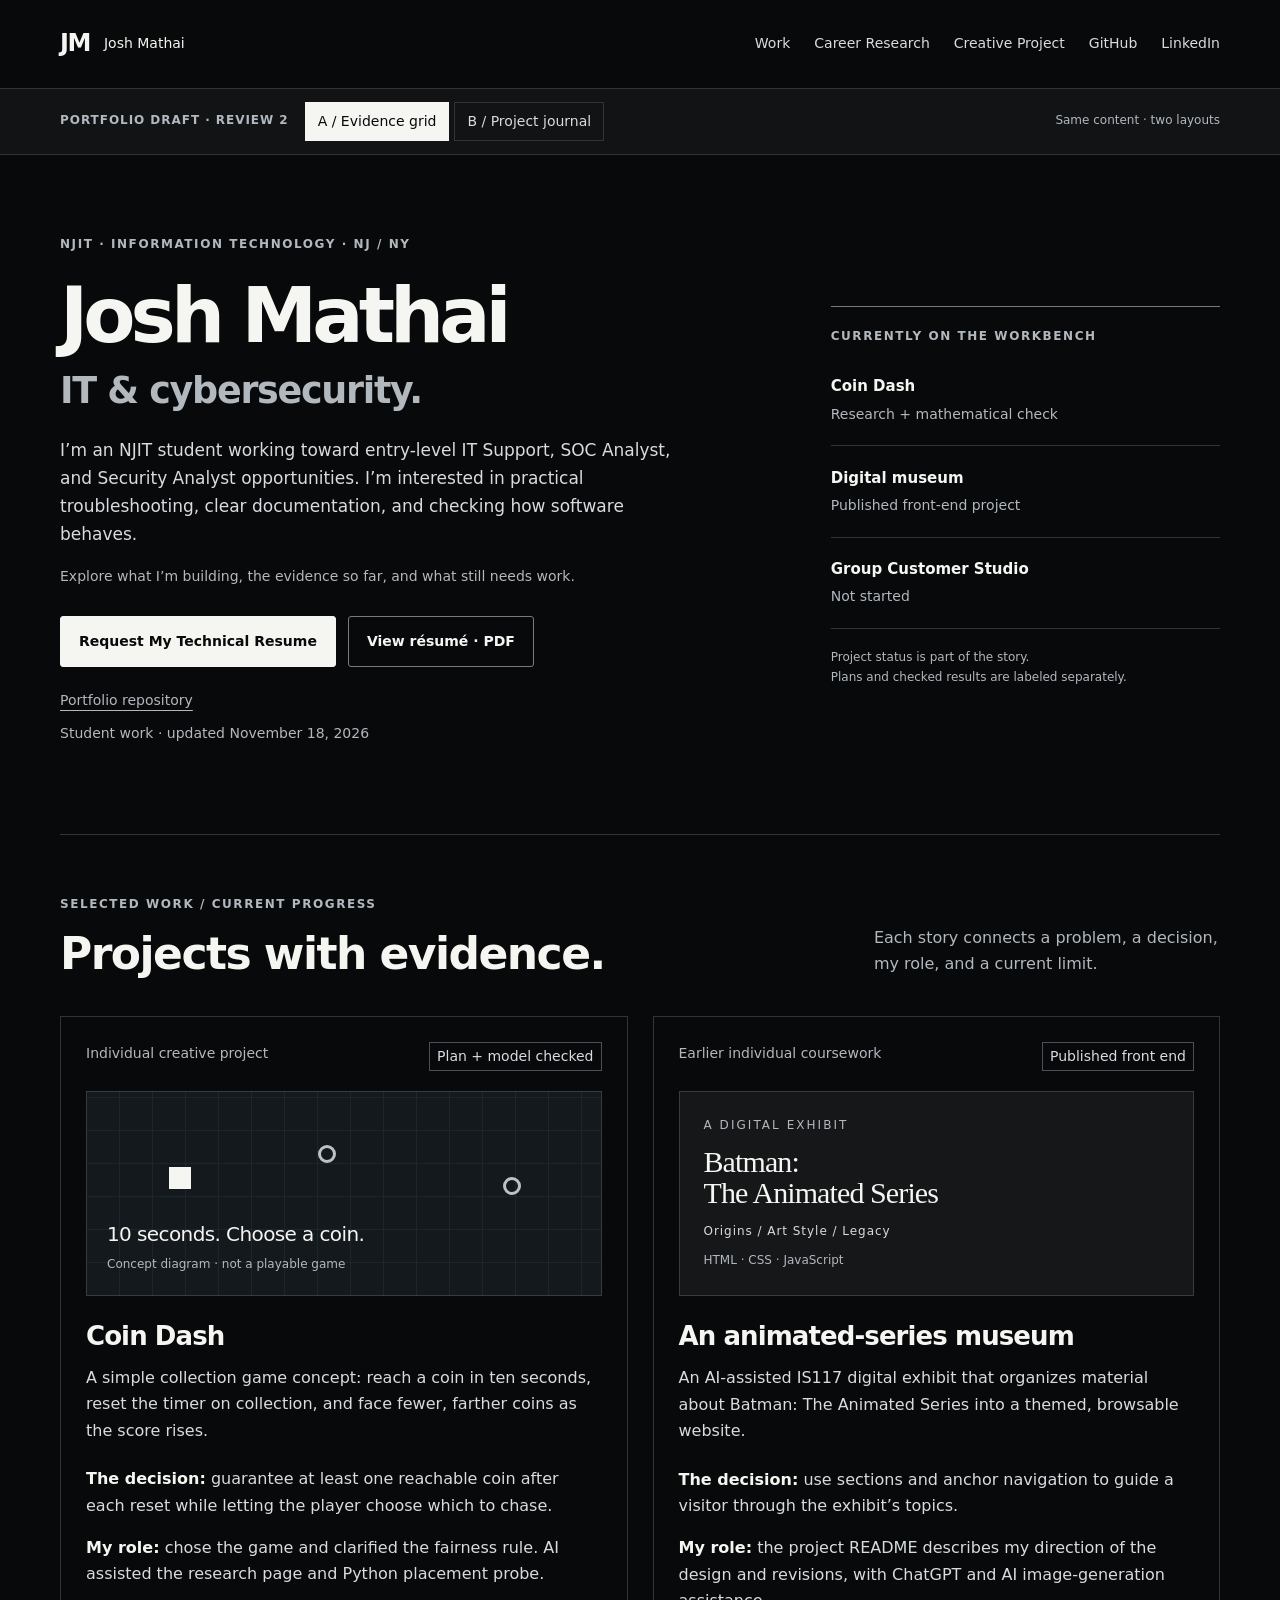
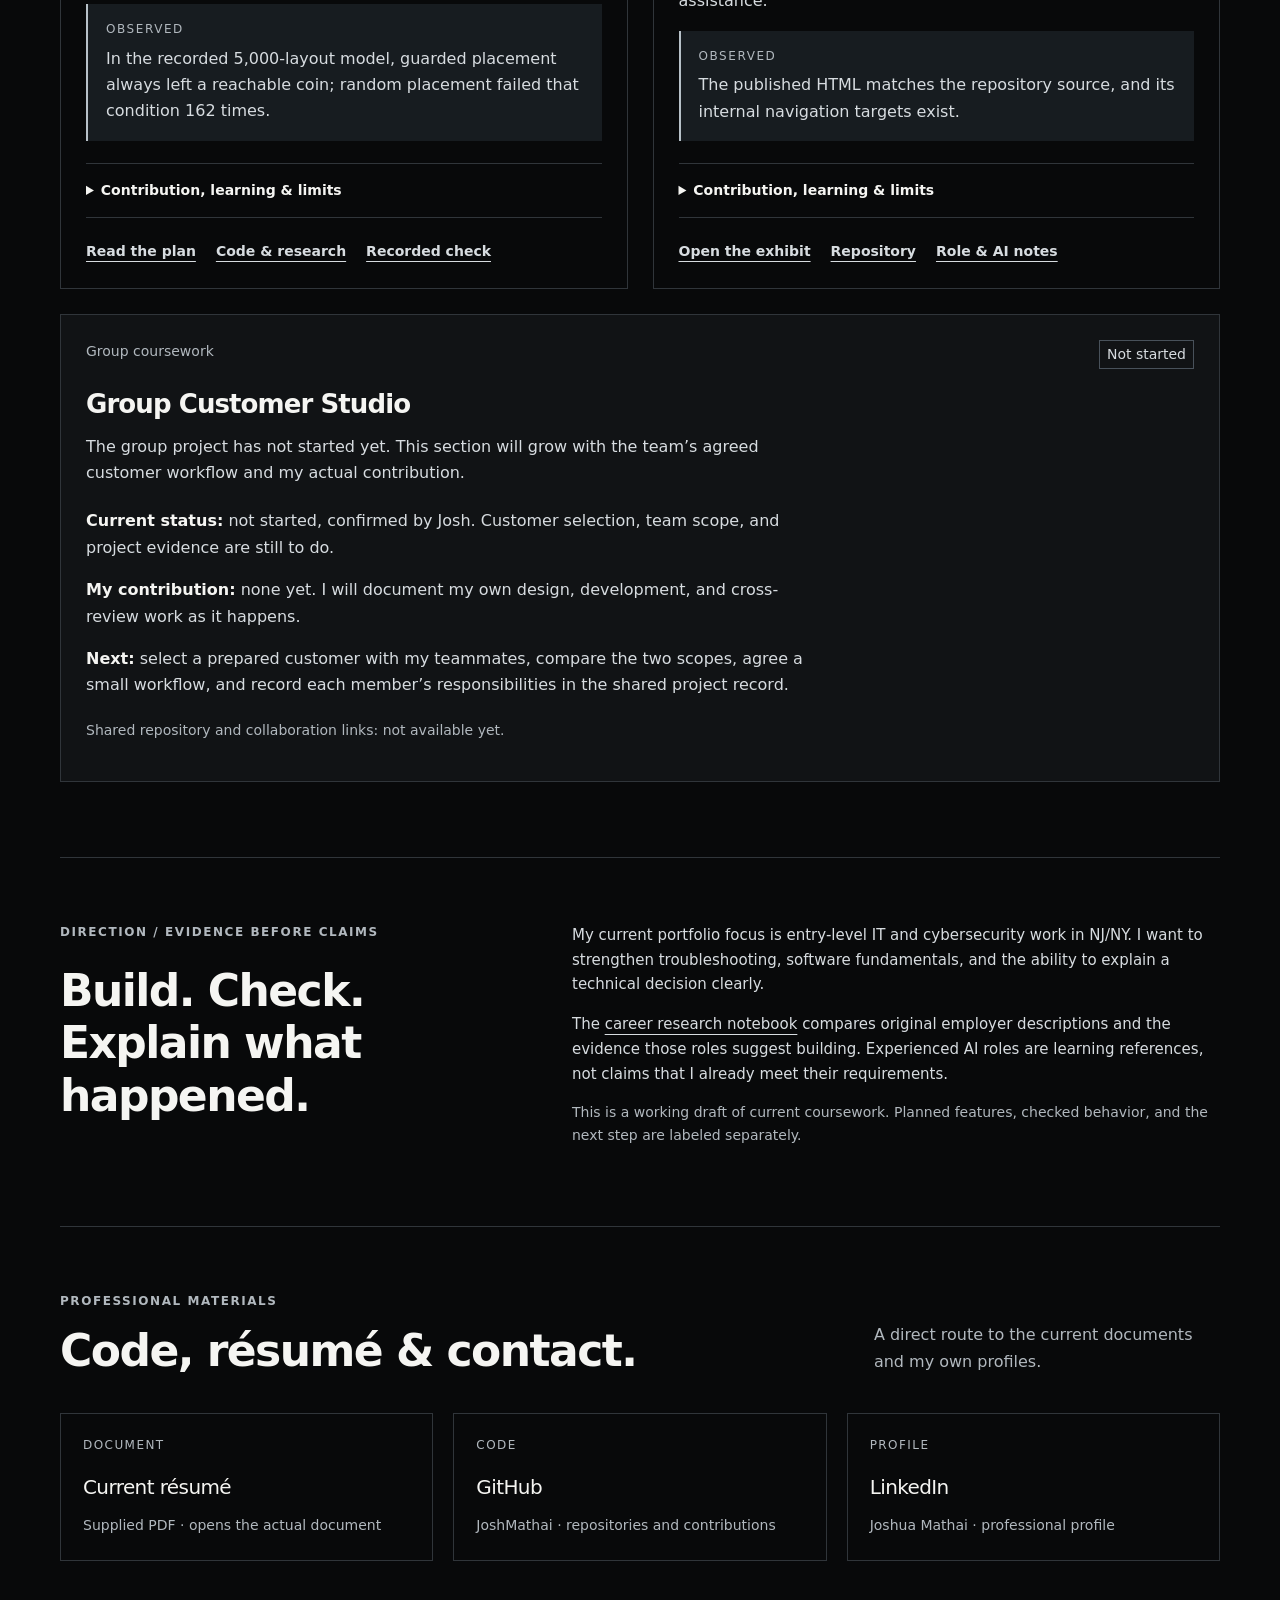
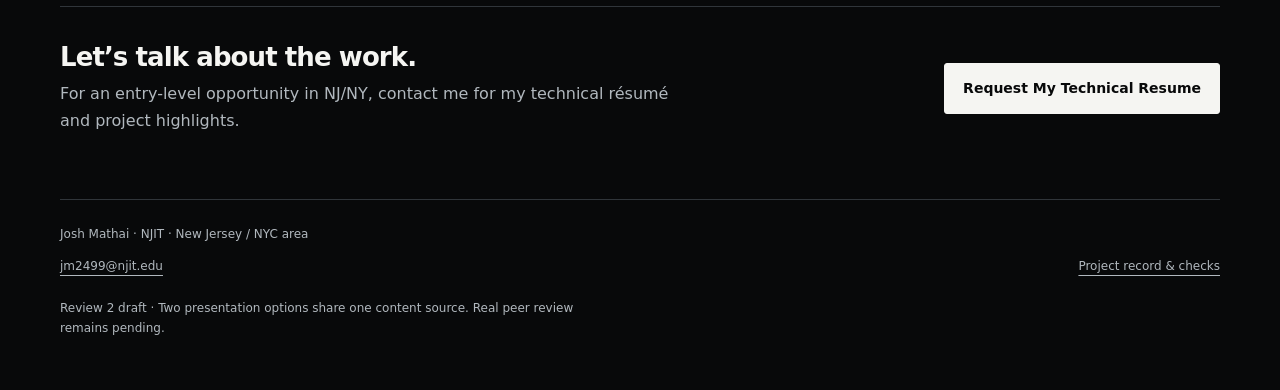
==== commit c88efc27: "Mark group work not started and improve portfolio readability and focus" ====
--- a/index.html
+++ b/index.html
@@ -9,18 +9,18 @@
 </head>
 <body class="layout-evidence">
 <a class="skip-link" href="#main">Skip to main content</a>
-<header class="site-header"><div class="header-inner"><a class="brand" href="index.html" aria-label="Josh Mathai home">JM<span>Josh Mathai</span></a><nav class="site-nav" aria-label="Main navigation"><a href="#work">Work</a><a href="research/">Career Research</a><a href="programming-research/">Creative Project</a><a href="https://github.com/JoshMathai">GitHub ↗</a><a href="https://www.linkedin.com/in/joshua-mathai-5aa230370/">LinkedIn ↗</a></nav></div></header>
+<header class="site-header"><div class="header-inner"><a class="brand" href="index.html" aria-label="Josh Mathai home">JM<span>Josh Mathai</span></a><nav class="site-nav" aria-label="Main navigation"><a href="#work">Work</a><a href="research/">Career Research</a><a href="programming-research/">Creative Project</a><a href="https://github.com/JoshMathai">GitHub</a><a href="https://www.linkedin.com/in/joshua-mathai-5aa230370/">LinkedIn</a></nav></div></header>
 <div class="presentation-bar"><div class="presentation-inner"><span>Portfolio draft · Review 2</span><nav aria-label="Presentation options"><a class="view-option" href="index.html#work" aria-current="page">A / Evidence grid</a><a class="view-option" href="portfolio-story.html#work">B / Project journal</a></nav><span class="same-content">Same content · two layouts</span></div></div>
-<main id="main">
-<section class="hero content-width" aria-labelledby="intro-title"><div class="hero-copy"><p class="eyebrow">NJIT · Information Technology · NJ / NY</p><h1 id="intro-title">Josh Mathai<span>IT & cybersecurity.</span></h1><p class="hero-intro">I’m an NJIT student working toward entry-level IT Support, SOC Analyst, and Security Analyst opportunities. I’m interested in practical troubleshooting, clear documentation, and checking how software behaves.</p><p class="hero-promise">Explore what I’m building, the evidence so far, and what still needs work.</p><div class="hero-actions"><a class="button" href="mailto:jm2499@njit.edu?subject=Technical%20Resume%20Request">Request My Technical Resume</a><a class="button button-outline" href="Mathai_Resume.pdf">View résumé · PDF</a></div><p class="hero-meta"><a href="https://github.com/JoshMathai/The-Career-Engineered-Portfolio">Portfolio repository ↗</a><span>Student work · updated November 18, 2026</span></p></div><aside class="hero-index" aria-label="Current project status"><p class="eyebrow">Currently on the workbench</p><a href="#coin-dash"><span>01</span><div><strong>Coin Dash</strong><small>Research + mathematical check</small></div><span aria-hidden="true">↗</span></a><a href="#museum"><span>02</span><div><strong>Digital museum</strong><small>Published front-end project</small></div><span aria-hidden="true">↗</span></a><a href="#group-project"><span>03</span><div><strong>Group Customer Studio</strong><small>Contribution details pending</small></div><span aria-hidden="true">↗</span></a><p class="index-note">Project status is part of the story.<br>Plans and checked results are labeled separately.</p></aside></section>
+<main id="main" tabindex="-1">
+<section class="hero content-width" aria-labelledby="intro-title"><div class="hero-copy"><p class="eyebrow">NJIT · Information Technology · NJ / NY</p><h1 id="intro-title">Josh Mathai<span>IT & cybersecurity.</span></h1><p class="hero-intro">I’m an NJIT student working toward entry-level IT Support, SOC Analyst, and Security Analyst opportunities. I’m interested in practical troubleshooting, clear documentation, and checking how software behaves.</p><p class="hero-promise">Explore what I’m building, the evidence so far, and what still needs work.</p><div class="hero-actions"><a class="button" href="mailto:jm2499@njit.edu?subject=Technical%20Resume%20Request">Request My Technical Resume</a><a class="button button-outline" href="Mathai_Resume.pdf">View résumé · PDF</a></div><p class="hero-meta"><a href="https://github.com/JoshMathai/The-Career-Engineered-Portfolio">Portfolio repository</a><span>Student work · updated November 18, 2026</span></p></div><aside class="hero-index" aria-label="Current project status"><p class="eyebrow">Currently on the workbench</p><a href="#coin-dash"><div><strong>Coin Dash</strong><small>Research + mathematical check</small></div></a><a href="#museum"><div><strong>Digital museum</strong><small>Published front-end project</small></div></a><a href="#group-project"><div><strong>Group Customer Studio</strong><small>Not started</small></div></a><p class="index-note">Project status is part of the story.<br>Plans and checked results are labeled separately.</p></aside></section>
 <section class="work-section content-width" id="work" aria-labelledby="work-title"><div class="section-top"><div><p class="eyebrow">Selected work / current progress</p><h2 id="work-title">Projects with evidence.</h2></div><p>Each story connects a problem, a decision, my role, and a current limit.</p></div><div class="case-grid">
-<article class="case-card" id="coin-dash"><div class="case-heading"><div class="case-kicker"><span>01 / Individual creative project</span><span class="status">Plan + model checked</span></div><div class="case-preview coin-preview" aria-hidden="true"><div class="coin-grid"><i class="player-shape"></i><i class="coin-shape coin-one"></i><i class="coin-shape coin-two"></i></div><span>10 seconds. Choose a coin.</span><small>Concept diagram · not a playable game</small></div><h3>Coin Dash</h3><p class="case-summary">A simple collection game concept: reach a coin in ten seconds, reset the timer on collection, and face fewer, farther coins as the score rises.</p></div><div class="case-body"><p><strong>The decision:</strong> guarantee at least one reachable coin after each reset while letting the player choose which to chase.</p><p><strong>My role:</strong> chose the game and clarified the fairness rule. AI assisted the research page and Python placement probe.</p><p class="result"><span>Observed</span>In the recorded 5,000-layout model, guarded placement always left a reachable coin; random placement failed that condition 162 times.</p><details><summary>Contribution, learning & limits</summary><p>The probe checks a flat arena, constant speed, a ten-second timer, and an assumed two-second reaction reserve. Its assertions cover coin counts, positions, fallback cases, and distance boundaries.</p><p><strong>Design takeaway:</strong> write a fairness condition that can be checked before choosing the final tuning.</p><p><strong>Current limit:</strong> a mathematical sample is not a human playtest. The Godot game, Blender assets, accounts, and saved scores are not implemented. Gameplay work is paused until I return to the Windows setup.</p><p><strong>Next:</strong> build a primitive arena, then measure whether a player can judge and reach one of the last two coins.</p></details><div class="project-links"><a href="programming-research/">Read the plan ↗</a><a href="https://github.com/JoshMathai/The-Career-Engineered-Portfolio/tree/main/programming-research">Code & research ↗</a><a href="programming-research/fairness-results.txt">Recorded check ↗</a></div></div></article>
-<article class="case-card" id="museum"><div class="case-heading"><div class="case-kicker"><span>02 / Earlier individual coursework</span><span class="status">Published front end</span></div><div class="case-preview museum-preview" aria-hidden="true"><span class="museum-label">A digital exhibit</span><strong>Batman:<br>The Animated Series</strong><div>Origins / Art Style / Legacy</div><small>HTML · CSS · JavaScript</small></div><h3>An animated-series museum</h3><p class="case-summary">An AI-assisted IS117 digital exhibit that organizes material about Batman: The Animated Series into a themed, browsable website.</p></div><div class="case-body"><p><strong>The decision:</strong> use sections and anchor navigation to guide a visitor through the exhibit’s topics.</p><p><strong>My role:</strong> the project README describes my direction of the design and revisions, with ChatGPT and AI image-generation assistance.</p><p class="result"><span>Observed</span>The published HTML matches the repository source, and its internal navigation targets exist.</p><details><summary>Contribution, learning & limits</summary><p>The current source uses HTML, embedded CSS, and JavaScript for themed sections, responsive rules, and scrolling effects. This case study points to inspectable code rather than attributing a backend to it.</p><p><strong>Learning focus:</strong> connect a visual theme to a readable content hierarchy while documenting AI assistance.</p><p><strong>Current limit:</strong> source/link checks do not establish browser accessibility or verify every historical claim and image’s provenance. A keyboard and reduced-motion review remains to do.</p><p><strong>Next:</strong> try the full exhibit on a phone and keyboard, then document an observed issue and repair.</p></details><div class="project-links"><a href="https://joshmathai.github.io/Final-Batman-Museum-Site/">Open the exhibit ↗</a><a href="https://github.com/JoshMathai/Final-Batman-Museum-Site">Repository ↗</a><a href="https://github.com/JoshMathai/Final-Batman-Museum-Site/blob/main/README.md">Role & AI notes ↗</a></div></div></article>
-<article class="case-card group-card" id="group-project"><div class="case-heading"><div class="case-kicker"><span>03 / Group coursework</span><span class="status status-pending">Details pending</span></div><h3>Group Customer Studio</h3><p class="case-summary">A case-study space for the team’s selected customer, agreed workflow, and my own contribution.</p></div><div class="case-body"><p><strong>Current evidence:</strong> team repository, selected customer, and contribution details have not yet been supplied for this portfolio draft.</p><p><strong>Contribution:</strong> not yet documented. The team repository, agreed scope, personal work, and cross-review evidence still need to be linked.</p><p><strong>Next:</strong> link the shared record and name my actual design/development work, another member’s work, and the cross-review evidence. Keep unfinished features labeled until they are checked.</p><p class="pending-link">Shared repository and collaboration links: pending confirmation.</p></div></article>
+<article class="case-card" id="coin-dash"><div class="case-heading"><div class="case-kicker"><span>Individual creative project</span><span class="status">Plan + model checked</span></div><div class="case-preview coin-preview" aria-hidden="true"><div class="coin-grid"><i class="player-shape"></i><i class="coin-shape coin-one"></i><i class="coin-shape coin-two"></i></div><span>10 seconds. Choose a coin.</span><small>Concept diagram · not a playable game</small></div><h3>Coin Dash</h3><p class="case-summary">A simple collection game concept: reach a coin in ten seconds, reset the timer on collection, and face fewer, farther coins as the score rises.</p></div><div class="case-body"><p><strong>The decision:</strong> guarantee at least one reachable coin after each reset while letting the player choose which to chase.</p><p><strong>My role:</strong> chose the game and clarified the fairness rule. AI assisted the research page and Python placement probe.</p><p class="result"><span>Observed</span>In the recorded 5,000-layout model, guarded placement always left a reachable coin; random placement failed that condition 162 times.</p><details><summary>Contribution, learning & limits</summary><p>The probe checks a flat arena, constant speed, a ten-second timer, and an assumed two-second reaction reserve. Its assertions cover coin counts, positions, fallback cases, and distance boundaries.</p><p><strong>Design takeaway:</strong> write a fairness condition that can be checked before choosing the final tuning.</p><p><strong>Current limit:</strong> a mathematical sample is not a human playtest. The Godot game, Blender assets, accounts, and saved scores are not implemented. Gameplay work is paused until I return to the Windows setup.</p><p><strong>Next:</strong> build a primitive arena, then measure whether a player can judge and reach one of the last two coins.</p></details><div class="project-links"><a href="programming-research/">Read the plan</a><a href="https://github.com/JoshMathai/The-Career-Engineered-Portfolio/tree/main/programming-research">Code & research</a><a href="programming-research/fairness-results.txt">Recorded check</a></div></div></article>
+<article class="case-card" id="museum"><div class="case-heading"><div class="case-kicker"><span>Earlier individual coursework</span><span class="status">Published front end</span></div><div class="case-preview museum-preview" aria-hidden="true"><span class="museum-label">A digital exhibit</span><strong>Batman:<br>The Animated Series</strong><div>Origins / Art Style / Legacy</div><small>HTML · CSS · JavaScript</small></div><h3>An animated-series museum</h3><p class="case-summary">An AI-assisted IS117 digital exhibit that organizes material about Batman: The Animated Series into a themed, browsable website.</p></div><div class="case-body"><p><strong>The decision:</strong> use sections and anchor navigation to guide a visitor through the exhibit’s topics.</p><p><strong>My role:</strong> the project README describes my direction of the design and revisions, with ChatGPT and AI image-generation assistance.</p><p class="result"><span>Observed</span>The published HTML matches the repository source, and its internal navigation targets exist.</p><details><summary>Contribution, learning & limits</summary><p>The current source uses HTML, embedded CSS, and JavaScript for themed sections, responsive rules, and scrolling effects. This case study points to inspectable code rather than attributing a backend to it.</p><p><strong>Learning focus:</strong> connect a visual theme to a readable content hierarchy while documenting AI assistance.</p><p><strong>Current limit:</strong> source/link checks do not establish browser accessibility or verify every historical claim and image’s provenance. A keyboard and reduced-motion review remains to do.</p><p><strong>Next:</strong> try the full exhibit on a phone and keyboard, then document an observed issue and repair.</p></details><div class="project-links"><a href="https://joshmathai.github.io/Final-Batman-Museum-Site/">Open the exhibit</a><a href="https://github.com/JoshMathai/Final-Batman-Museum-Site">Repository</a><a href="https://github.com/JoshMathai/Final-Batman-Museum-Site/blob/main/README.md">Role & AI notes</a></div></div></article>
+<article class="case-card case-card--group" id="group-project"><div class="case-heading"><div class="case-kicker"><span>Group coursework</span><span class="status status-pending">Not started</span></div><h3>Group Customer Studio</h3><p class="case-summary">The group project has not started yet. This section will grow with the team’s agreed customer workflow and my actual contribution.</p></div><div class="case-body"><p><strong>Current status:</strong> not started, confirmed by Josh. Customer selection, team scope, and project evidence are still to do.</p><p><strong>My contribution:</strong> none yet. I will document my own design, development, and cross-review work as it happens.</p><p><strong>Next:</strong> select a prepared customer with my teammates, compare the two scopes, agree a small workflow, and record each member’s responsibilities in the shared project record.</p><p class="pending-link">Shared repository and collaboration links: not available yet.</p></div></article>
 </div></section>
 <section class="about-section content-width" id="direction" aria-labelledby="direction-title"><div><p class="eyebrow">Direction / evidence before claims</p><h2 id="direction-title">Build. Check.<br>Explain what happened.</h2></div><div class="about-copy"><p>My current portfolio focus is entry-level IT and cybersecurity work in NJ/NY. I want to strengthen troubleshooting, software fundamentals, and the ability to explain a technical decision clearly.</p><p>The <a href="research/">career research notebook</a> compares original employer descriptions and the evidence those roles suggest building. Experienced AI roles are learning references, not claims that I already meet their requirements.</p><p class="muted">This is a working draft of current coursework. Planned features, checked behavior, and the next step are labeled separately.</p></div></section>
-<section class="materials-section content-width" id="materials" aria-labelledby="materials-title"><div class="section-top"><div><p class="eyebrow">Professional materials</p><h2 id="materials-title">Code, résumé & contact.</h2></div><p>A direct route to the current documents and my own profiles.</p></div><div class="materials-grid"><a href="Mathai_Resume.pdf"><span>01 / Document</span><strong>Current résumé <b aria-hidden="true">↗</b></strong><small>Supplied PDF · opens the actual document</small></a><a href="https://github.com/JoshMathai"><span>02 / Code</span><strong>GitHub <b aria-hidden="true">↗</b></strong><small>JoshMathai · repositories and contributions</small></a><a href="https://www.linkedin.com/in/joshua-mathai-5aa230370/"><span>03 / Profile</span><strong>LinkedIn <b aria-hidden="true">↗</b></strong><small>Joshua Mathai · professional profile</small></a></div><div class="contact-strip"><div><h3>Let’s talk about the work.</h3><p>For an entry-level opportunity in NJ/NY, contact me for my technical résumé and project highlights.</p></div><a class="button" href="mailto:jm2499@njit.edu?subject=Technical%20Resume%20Request">Request My Technical Resume</a></div></section>
+<section class="materials-section content-width" id="materials" aria-labelledby="materials-title"><div class="section-top"><div><p class="eyebrow">Professional materials</p><h2 id="materials-title">Code, résumé & contact.</h2></div><p>A direct route to the current documents and my own profiles.</p></div><div class="materials-grid"><a href="Mathai_Resume.pdf"><span>Document</span><strong>Current résumé</strong><small>Supplied PDF · opens the actual document</small></a><a href="https://github.com/JoshMathai"><span>Code</span><strong>GitHub</strong><small>JoshMathai · repositories and contributions</small></a><a href="https://www.linkedin.com/in/joshua-mathai-5aa230370/"><span>Profile</span><strong>LinkedIn</strong><small>Joshua Mathai · professional profile</small></a></div><div class="contact-strip"><div><h3>Let’s talk about the work.</h3><p>For an entry-level opportunity in NJ/NY, contact me for my technical résumé and project highlights.</p></div><a class="button" href="mailto:jm2499@njit.edu?subject=Technical%20Resume%20Request">Request My Technical Resume</a></div></section>
 </main>
-<footer class="site-footer content-width"><p>Josh Mathai · NJIT · New Jersey / NYC area</p><div><a href="mailto:jm2499@njit.edu">jm2499@njit.edu</a><a href="https://github.com/JoshMathai/The-Career-Engineered-Portfolio/blob/main/README.md#portfolio-review-2">Project record & checks ↗</a></div><p class="footer-note">Review 2 draft · Two presentation options share one content source. Real peer review remains pending.</p></footer>
+<footer class="site-footer content-width"><p>Josh Mathai · NJIT · New Jersey / NYC area</p><div><a href="mailto:jm2499@njit.edu">jm2499@njit.edu</a><a href="https://github.com/JoshMathai/The-Career-Engineered-Portfolio/blob/main/README.md#portfolio-review-2">Project record & checks</a></div><p class="footer-note">Review 2 draft · Two presentation options share one content source. Real peer review remains pending.</p></footer>
 </body>
 </html>
--- a/style.css
+++ b/style.css
@@ -66,7 +66,7 @@
 align-items:center;
 gap:16px;
 padding-block:13px;
-font-size:11px;
+font-size:12px;
 color:var(--muted)}
 .presentation-inner>span:first-child{font-weight:650;
 text-transform:uppercase;
@@ -89,7 +89,7 @@
 align-items:center}
 .eyebrow{text-transform:uppercase;
 letter-spacing:.13em;
-font-size:10px;
+font-size:12px;
 font-weight:700;
 color:var(--muted);
 margin-bottom:22px}
@@ -129,7 +129,7 @@
 .hero-meta{display:flex;
 flex-direction:column;
 gap:10px;
-font-size:11px;
+font-size:12px;
 color:var(--muted);
 margin-top:22px}
 .hero-index{border-top:1px solid #727c84;
@@ -141,17 +141,17 @@
 gap:18px;
 padding:22px 0;
 border-bottom:1px solid var(--line);
-font-size:11px;
+font-size:12px;
 text-decoration:none}
 .hero-index>a>span{color:var(--muted)}
 .hero-index>a>span:last-child{margin-left:auto}
 .hero-index strong{font-size:15px;
 font-weight:550}
 .hero-index small{display:block;
-font-size:11px;
+font-size:12px;
 color:var(--muted);
 margin-top:4px}
-.index-note{font-size:11px;
+.index-note{font-size:12px;
 line-height:1.7;
 color:var(--muted);
 margin-top:18px;
@@ -180,7 +180,7 @@
 justify-content:space-between;
 flex-wrap:wrap;
 gap:10px;
-font-size:10px;
+font-size:12px;
 color:var(--muted);
 margin-bottom:20px}
 .status{color:var(--soft);
@@ -202,7 +202,7 @@
 .coin-preview>small{position:relative;
 margin-top:4px;
 color:var(--muted);
-font-size:10px}
+font-size:12px}
 .coin-grid{position:absolute;
 inset:0;
 background:repeating-linear-gradient(0deg,transparent,transparent 32px,#273039 33px),repeating-linear-gradient(90deg,transparent,transparent 32px,#273039 33px)}
@@ -228,15 +228,15 @@
 padding:24px}
 .museum-label{text-transform:uppercase;
 letter-spacing:.17em;
-font-size:9px;
+font-size:12px;
 color:var(--muted)}
 .museum-preview strong{font:30px/1.05 Georgia,serif;
 letter-spacing:-.03em;
 margin:10px 0 13px}
-.museum-preview div{font-size:10px;
+.museum-preview div{font-size:12px;
 letter-spacing:.08em;
 color:var(--soft)}
-.museum-preview small{font-size:9px;
+.museum-preview small{font-size:12px;
 color:var(--muted);
 margin-top:10px}
 .case-card h3{margin-bottom:13px}
@@ -252,7 +252,7 @@
 background:#171c20}
 .result>span{display:block;
 text-transform:uppercase;
-font-size:9px;
+font-size:12px;
 letter-spacing:.13em;
 color:var(--muted);
 margin-bottom:6px}
@@ -268,11 +268,11 @@
 .project-links{display:flex;
 flex-wrap:wrap;
 gap:12px 20px;
-font-size:11px;
+font-size:12px;
 font-weight:550}
 .case-card--group{grid-column:1/-1;
 background:var(--panel)}
-.pending-link{font-size:11px;
+.pending-link{font-size:12px;
 color:var(--muted);
 margin-top:20px}
 .about-section{padding-block:65px;
@@ -298,7 +298,7 @@
 .materials-grid span{display:block;
 text-transform:uppercase;
 letter-spacing:.12em;
-font-size:9px;
+font-size:12px;
 color:var(--muted)}
 .materials-grid strong{display:flex;
 justify-content:space-between;
@@ -309,7 +309,7 @@
 margin:15px 0 8px}
 .materials-grid b{font-weight:400;
 color:var(--muted)}
-.materials-grid small{font-size:11px;
+.materials-grid small{font-size:12px;
 line-height:1.4;
 color:var(--muted)}
 .contact-strip{display:flex;
@@ -328,14 +328,14 @@
 .contact-strip .button{flex-shrink:0}
 .site-footer{border-top:1px solid var(--line);
 padding-block:25px 40px;
-font-size:11px;
+font-size:12px;
 color:var(--muted)}
 .site-footer>div{display:flex;
 justify-content:space-between;
 flex-wrap:wrap;
 gap:15px}
 .footer-note{margin-top:22px;
-font-size:10px}
+font-size:12px}
 
 /* Option B changes presentation only. Main content is generated from the same template. */
 .layout-story .content-width{max-width:1000px}
@@ -389,7 +389,7 @@
 
 @media(max-width:700px){.content-width,.header-inner,.presentation-inner{width:calc(100% - 36px)}
 .site-nav{gap:12px 18px;
-font-size:11px}
+font-size:12px}
 .presentation-inner{gap:10px;
 padding-block:12px}
 .presentation-inner>span:first-child{flex-basis:100%}
@@ -427,3 +427,8 @@
 @media(prefers-reduced-motion:reduce){html{scroll-behavior:auto}
 }
 
+/* Readable text and controls for the browser-checked draft. */
+.site-nav,.site-nav a,.view-option,.button,.case-kicker,.status,.hero-index small,.project-links,summary{font-size:0.875rem}
+.case-summary,.case-body,.layout-story .case-body,.section-top p:not(.eyebrow),.contact-strip p{font-size:1rem}
+.hero-meta,.pending-link,.muted,.materials-grid small{font-size:0.875rem}
+.hero-index>a{gap:0;padding-block:1.2rem}
